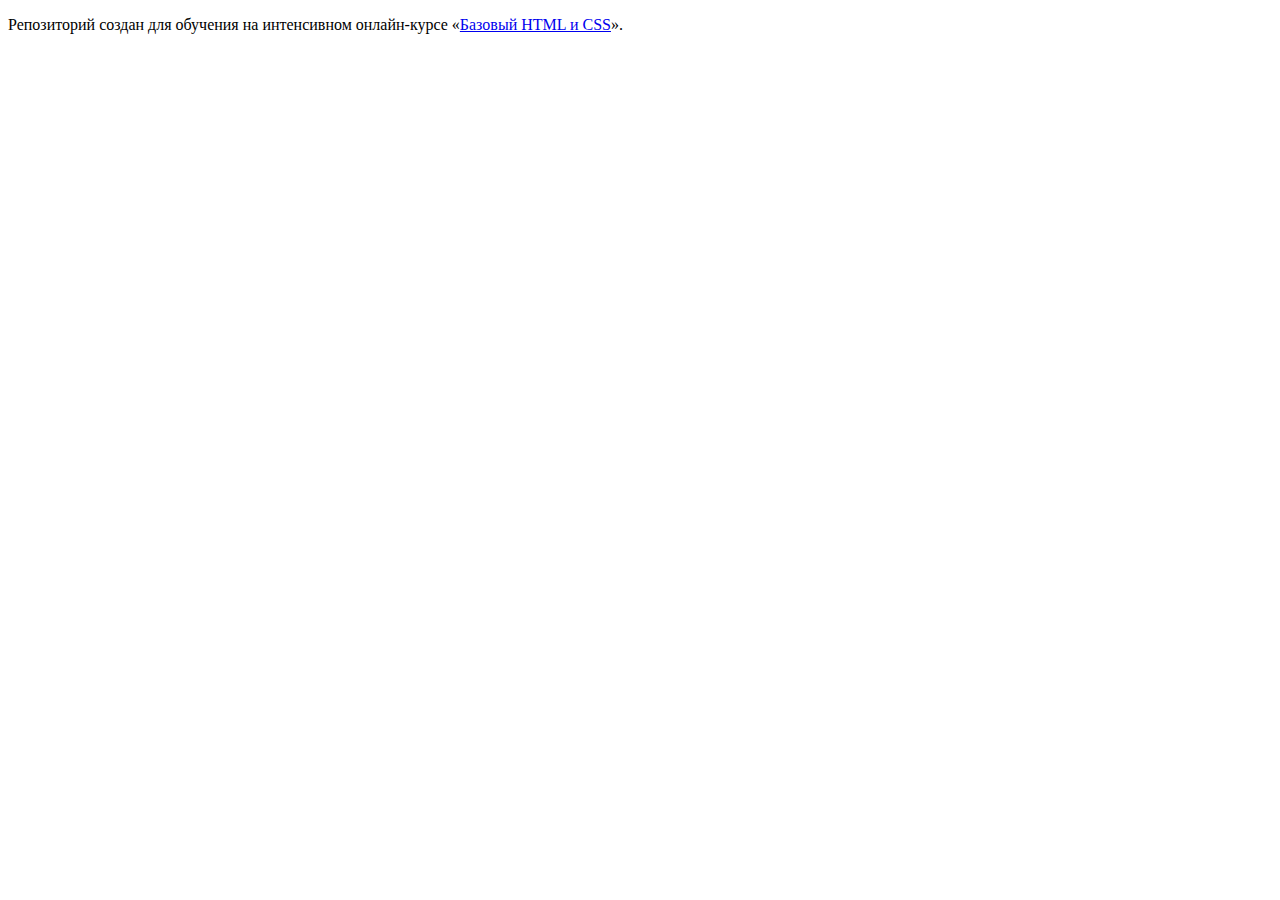
==== index.html @ f717a2c2 ":hatching_chick:" ====
<!DOCTYPE html>
<html lang="ru">
  <head>
    <meta charset="utf-8">
    <title>HTML Academy: Седона</title>
  </head>
  <body>

    <p>Репозиторий создан для обучения на интенсивном онлайн‑курсе «<a href="https://htmlacademy.ru/intensive/htmlcss">Базовый HTML и CSS</a>».</p>

  </body>
</html>
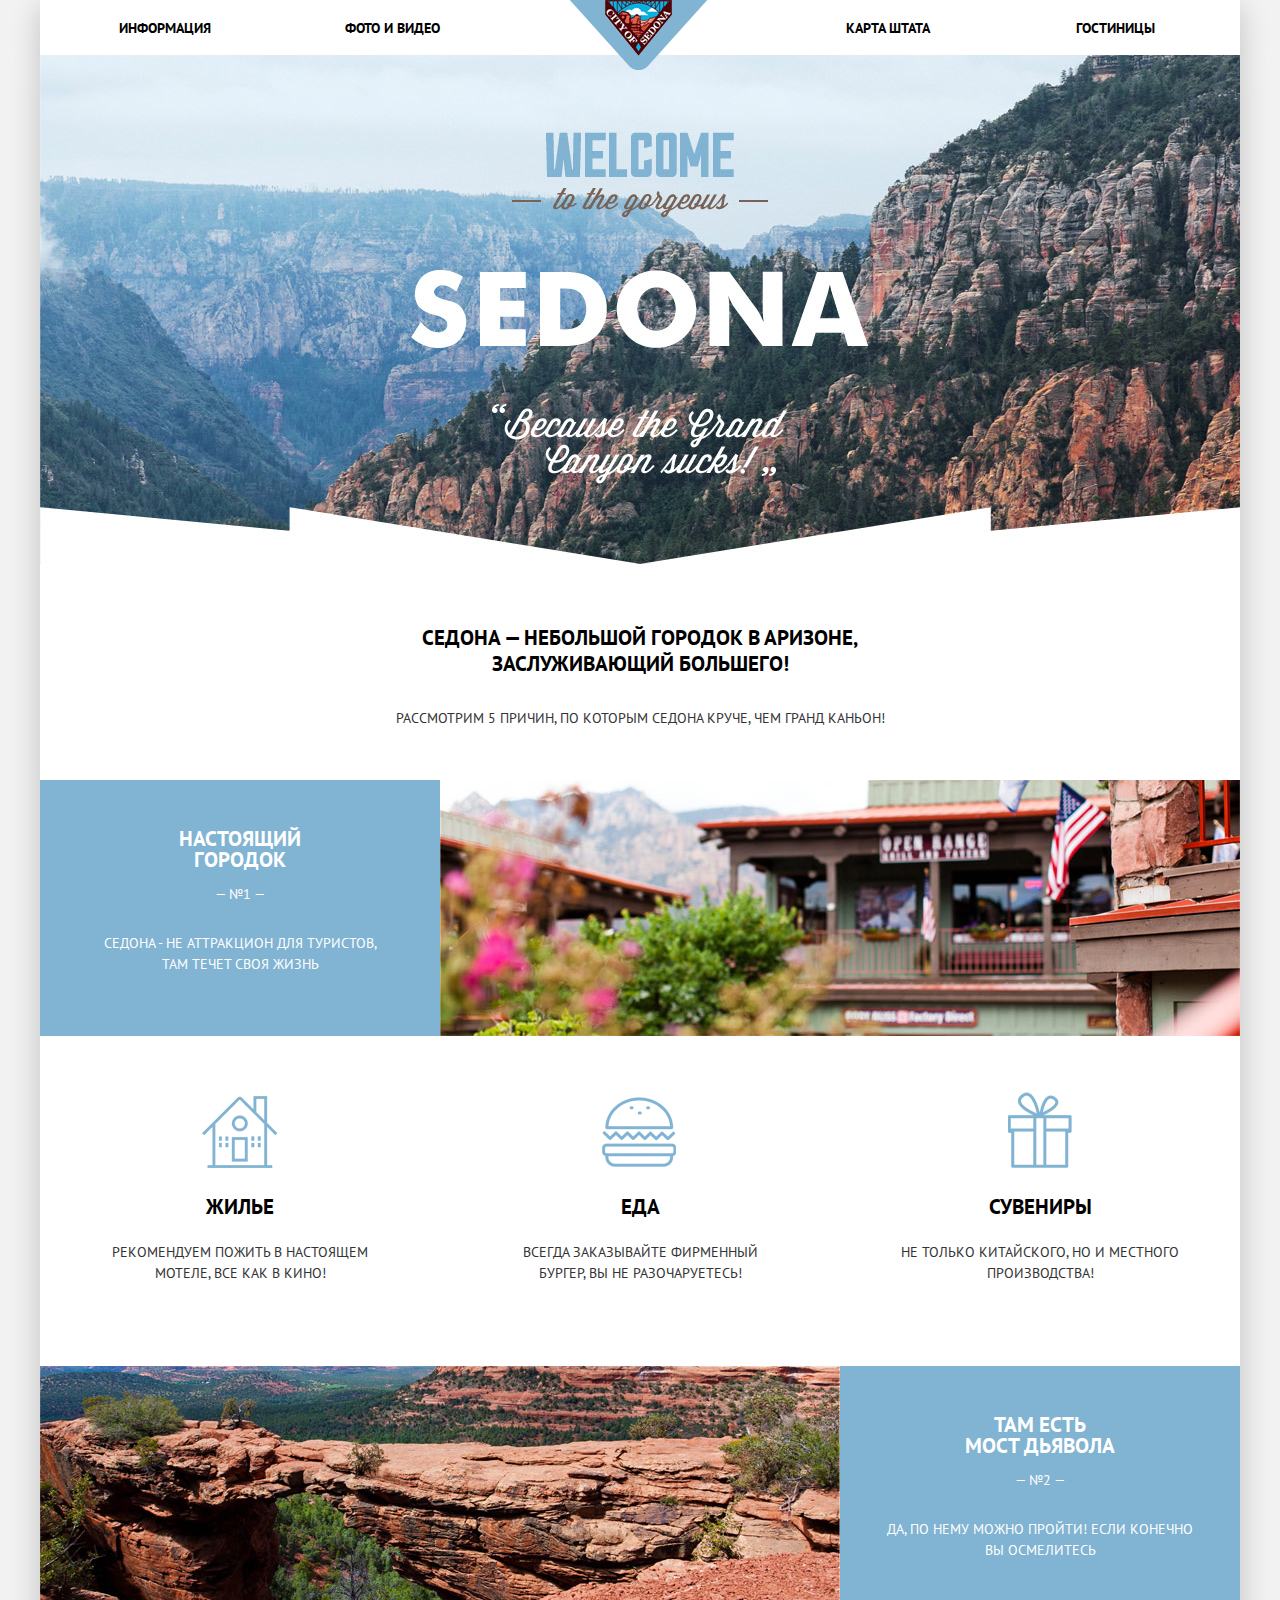
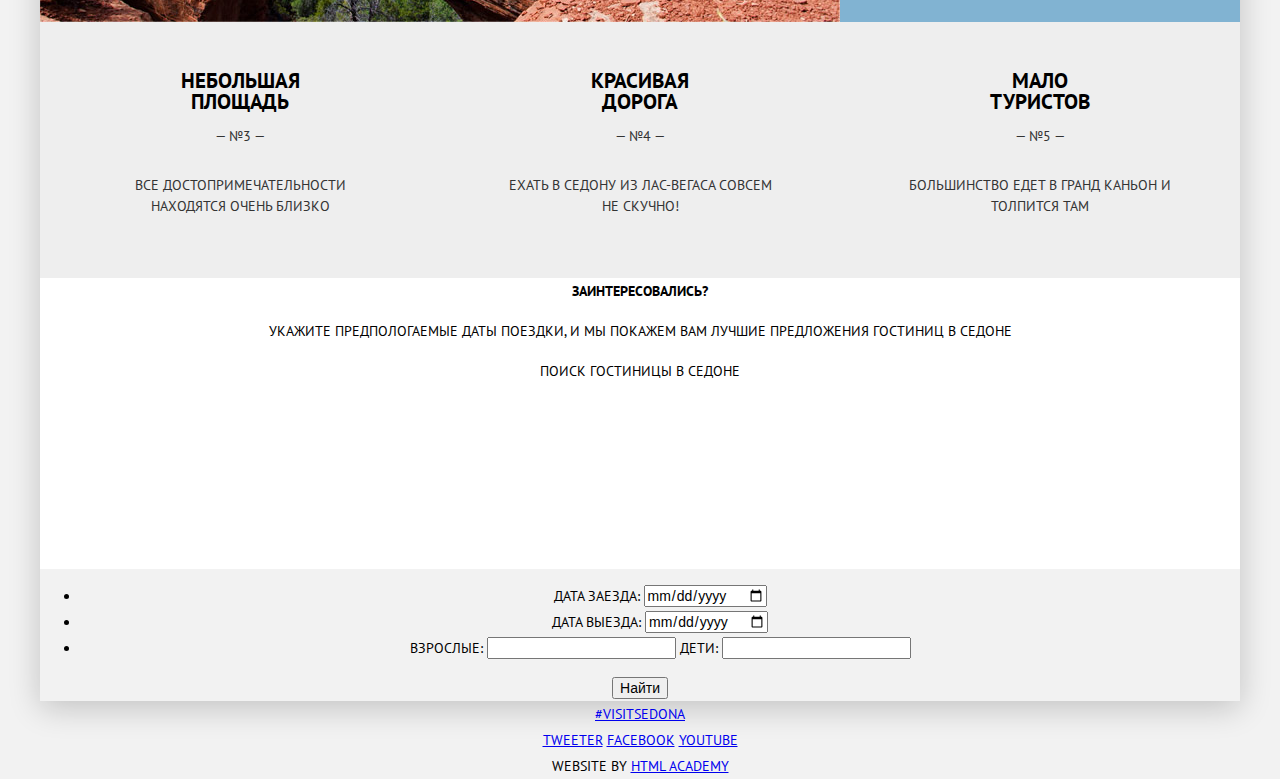
==== commit dab4a8be: "more job" ====
--- a/index.html
+++ b/index.html
@@ -1,12 +1,128 @@
 <!DOCTYPE html>
 <html lang="ru">
-  <head>
-    <meta charset="utf-8">
-    <title>HTML Academy: Седона</title>
-  </head>
-  <body>
 
-    <p>Репозиторий создан для обучения на интенсивном онлайн‑курсе «<a href="https://htmlacademy.ru/intensive/htmlcss">Базовый HTML и CSS</a>».</p>
+<head>
+  <meta charset="utf-8">
+  <title>HTML Academy: Седона</title>
+  <link href="css/normalize.css" rel="stylesheet" type="text/css">
+  <link href="https://fonts.googleapis.com/css?family=PT+Sans:400,700&amp;subset=cyrillic" rel="stylesheet">
+  <link href="css/style.css" rel="stylesheet" type="text/css">
+</head>
 
-  </body>
+<body>
+  <header class="container">
+    <nav class="navigation">
+      <div class="block-navigation ">Информация</div>
+      <div class="block-navigation">Фото и видео</div>
+      <div class="block-logo">
+        <a class="logo" href="#">
+          <img src="img/header-logo.png" alt="Логотип Sedona" width="138" height="70">
+        </a>
+      </div>
+      <div class="block-navigation">Карта штата</div>
+      <div class="block-navigation">Гостиницы</div>
+    </nav>
+  </header>
+
+  <main class="container">
+    <div class="preview-background"></div>
+    <div class="preview-resons">
+      <b class="title-preview">Седона &mdash; небольшой городок в аризоне,<br> заслуживающий большего!</b>
+      <p class="text-preview">Рассмотрим 5 причин, по которым седона круче, чем гранд каньон!</p>
+    </div>
+    <div class="block-resons rael-town">
+      <div class="block-text">
+        <b class="title-resons">Настоящий<br> городок</b>
+        <p>&mdash; №1 &mdash;</p>
+        <p>Седона - не аттракцион для туристов,
+          <br>там течет своя жизнь</p>
+      </div>
+      <div class="block-photo1"></div>
+    </div>
+    <div class="block-feature">
+      <div class="feature-item house">
+        <b class="feature-name ">Жилье</b>
+        <p class="feature-text">Рекомендуем пожить в настоящем мотеле, все как в кино!</p>
+      </div>
+      <div class="feature-item food">
+        <b class="feature-name ">Еда</b>
+        <p class="feature-text">Всегда заказывайте фирменный бургер, вы не разочаруетесь!</p>
+      </div>
+      <div class="feature-item gift">
+        <b class="feature-name">Сувениры</b>
+        <p class="feature-text">Не только китайского, но и местного производства!</p>
+      </div>
+    </div>
+    <div class="block-resons devils-bridge">
+      <div class="block-text">
+        <b class="title-resons">Там есть<br>мост дьявола</b>
+        <p>&mdash; №2 &mdash;</p>
+        <p>Да, по нему можно пройти! Если конечно
+          <br>вы осмелитесь</p>
+      </div>
+      <div class="block-photo2"></div>
+    </div>
+    <div class="block-resons">
+      <div class="block-text other-resons">
+        <b class="title-other-resons">Небольшая площадь</b>
+        <p class="text-other-resons">&mdash; №3 &mdash;</p>
+        <p class="text-other-resons">Все достопримечательности находятся очень близко</p>
+      </div>
+      <div class="block-text other-resons">
+        <b class="title-other-resons">Красивая дорога</b>
+        <p class="text-other-resons">&mdash; №4 &mdash;</p>
+        <p class="text-other-resons">Ехать в седону из лас-вегаса совсем не скучно!</p>
+      </div>
+      <div class="block-text other-resons">
+        <b class="title-other-resons">Мало туристов</b>
+        <p class="text-other-resons">&mdash; №5 &mdash;</p>
+        <p class="text-other-resons">Большинство едет в гранд каньон и толпится там</p>
+      </div>
+    </div>
+    <div class="block-offer">
+      <b class="title-offer">Заинтересовались?</b>
+      <p class="text-offer">Укажите предпологаемые даты поездки, и мы покажем вам лучшие предложения гостиниц в седоне</p>
+      <label>Поиск гостиницы в седоне</label>
+    </div>
+    <div>
+      <form>
+        <ul>
+          <li>
+            <label for="date-in">Дата заезда:</label>
+            <input id="date-in" type="date">
+          </li>
+          <li>
+            <label for="date-out">Дата выезда:</label>
+            <input id="date-out" type="date">
+          </li>
+          <li>
+            <label for="man">Взрослые:</label>
+            <input id="man" type="number">
+            <label for="child">Дети:</label>
+            <input id="child" type="number">
+          </li>
+        </ul>
+        <input type="submit" value="Найти">
+      </form>
+    </div>
+  </main>
+
+  <footer class="main-footer">
+    <div class="footer-hashtag">
+      <a class="visitsedona" href="#">#visitSEDONA</a>
+    </div>
+    <div class="footer-social-buttons">
+      <a class="social-icon icon-twitter" href="#">Tweeter</a>
+      <a class="social-icon icon-facebook" href="#">Facebook</a>
+      <a class="social-icon icon-youtube" href="#">Youtube</a>
+    </div>
+    <div class="footer-copyright">
+      <div class="copyright-by">website by
+        <a class="copyright-link" href="https://htmlacademy.ru/">html academy</a>
+      </div>
+    </div>
+  </footer>
+</body>
+
 </html>
+
--- a/css/style.css
+++ b/css/style.css
@@ -0,0 +1,255 @@
+body {
+  color: #000000;
+  font-size: 14px;
+  font-family: "PT Sans", sans-serif;
+  line-height: 26px;
+  text-align: center;
+  text-transform: uppercase;
+  
+  margin: 0;
+  padding: 0;
+  
+  background-color: #f2f2f2;
+  
+}
+
+.container {
+  display: flex;
+  flex-direction: column;
+  
+  box-shadow: 0 7px 30px 0 rgba(0, 0, 0, 0.2); 
+  
+  margin: 0 auto;
+  width: 1200px;
+}
+
+.navigation {
+  position: relative;
+  
+  display: flex;
+  justify-content: space-between;
+  flex-wrap: wrap;
+  
+  background-color: #ffffff;
+  
+  padding: 0 75px;
+  width: 1050px;
+}
+
+.navigation .block-logo {
+  width: 140px;
+}
+
+.block-logo .logo {
+  position: absolute;
+  top: 0;
+  left: 530px;
+}
+
+.navigation .block-navigation {
+  display: flex;
+  justify-content: center;
+  flex-direction: column;
+  
+  min-height: 55px;
+  min-width: 100px;
+  max-width: 150px;
+  
+  font-weight: bold;
+}
+
+.preview-background {
+  background-image: url(../img/background-intro.jpg);
+  background-position: 0 -55px;
+  background-repeat: no-repeat;
+  
+  min-height: 515px;
+  width: 1200px;
+}
+
+.preview-resons {
+  display: flex;
+  flex-direction: column;
+  
+  background-color: #ffffff;
+  
+  min-height: 210px;
+}
+
+.preview-resons .title-preview {
+  font-family: "PT Sans", sans-serif;
+  font-size: 21px;
+  margin-top: 55px;
+  
+}
+
+.preview-resons .text-preview {
+  color: #333333;
+  margin-top: 28px;
+}
+
+.block-resons {
+  display: flex;
+  min-height: 256px;
+  width: 1200px;
+}
+
+.block-resons  .block-text {
+  display: flex;
+  justify-content: center;
+  flex-direction: column;
+  align-items: center;
+  
+  color: #ffffff;
+  line-height: 21px;
+
+  background-color: #81b3d2;
+  
+  min-height: 255px;
+  width: 400px;
+}
+
+.block-text .title-resons {
+  font-size: 21px;
+}
+
+.block-resons .block-photo1 {
+  background-image: url(../img/real-town.jpg);
+  min-height: 255px;
+  width: 800px;
+}
+
+.block-feature {
+  display: flex;
+  min-height: 330px;
+  width: 1200px;
+}
+
+.block-feature .feature-item {
+  line-height: 21px;
+  
+  align-items: center;
+  display: flex;
+  flex-direction: column;
+  
+  position: relative;
+  
+  background-color: #ffffff;
+  
+  width: 400px;
+}
+
+.block-feature .house::before {
+  content: "";
+  display: block;
+  
+  position: absolute;
+  left: 162px;
+  top: 60px;
+  
+  height: 80px;
+  width: 80px;
+  background-image: url(../img/feature-icon1.png);
+  background-repeat: no-repeat;
+}
+
+.block-feature .food::before {
+  content: "";
+  display: block;
+  
+  position: absolute;
+  left: 162px;
+  top: 61px;
+  
+  height: 80px;
+  width: 80px;
+  background-image: url(../img/feature-icon2.png);
+  background-repeat: no-repeat;
+}
+
+.block-feature .gift::before {
+  content: "";
+  display: block;
+  
+  position: absolute;
+  left: 168px;
+  top: 56px;
+  
+  height: 80px;
+  width: 80px;
+  background-image: url(../img/feature-icon3.png);
+  background-repeat: no-repeat;
+}
+
+.feature-item .feature-name {
+  font-size: 21px;
+  margin-top: 160px;
+}
+
+.feature-item .feature-text  {
+  color: #333333;
+  margin-top: 25px;
+  max-width: 285px;
+}
+
+.devils-bridge {
+  flex-direction: row-reverse;
+}
+
+.block-resons .block-photo2 {
+  background-image: url(../img/devils-bridge.jpg);
+  min-height: 255px;
+  width: 800px;
+}
+
+.block-resons .other-resons {
+  background-color: #eeeeee;
+}
+
+.other-resons .title-other-resons {
+  color: #000000;
+  font-size: 21px;
+  max-width: 150px;
+}
+
+.other-resons .text-other-resons {
+  color: #333333; 
+  max-width: 270px;
+}
+
+.block-offer {
+  background-color: #ffffff;
+  
+  height: 291px;
+}
+
+
+
+
+
+
+
+
+
+
+
+
+
+
+
+
+
+
+
+
+
+
+
+
+
+
+
+
+
+
+
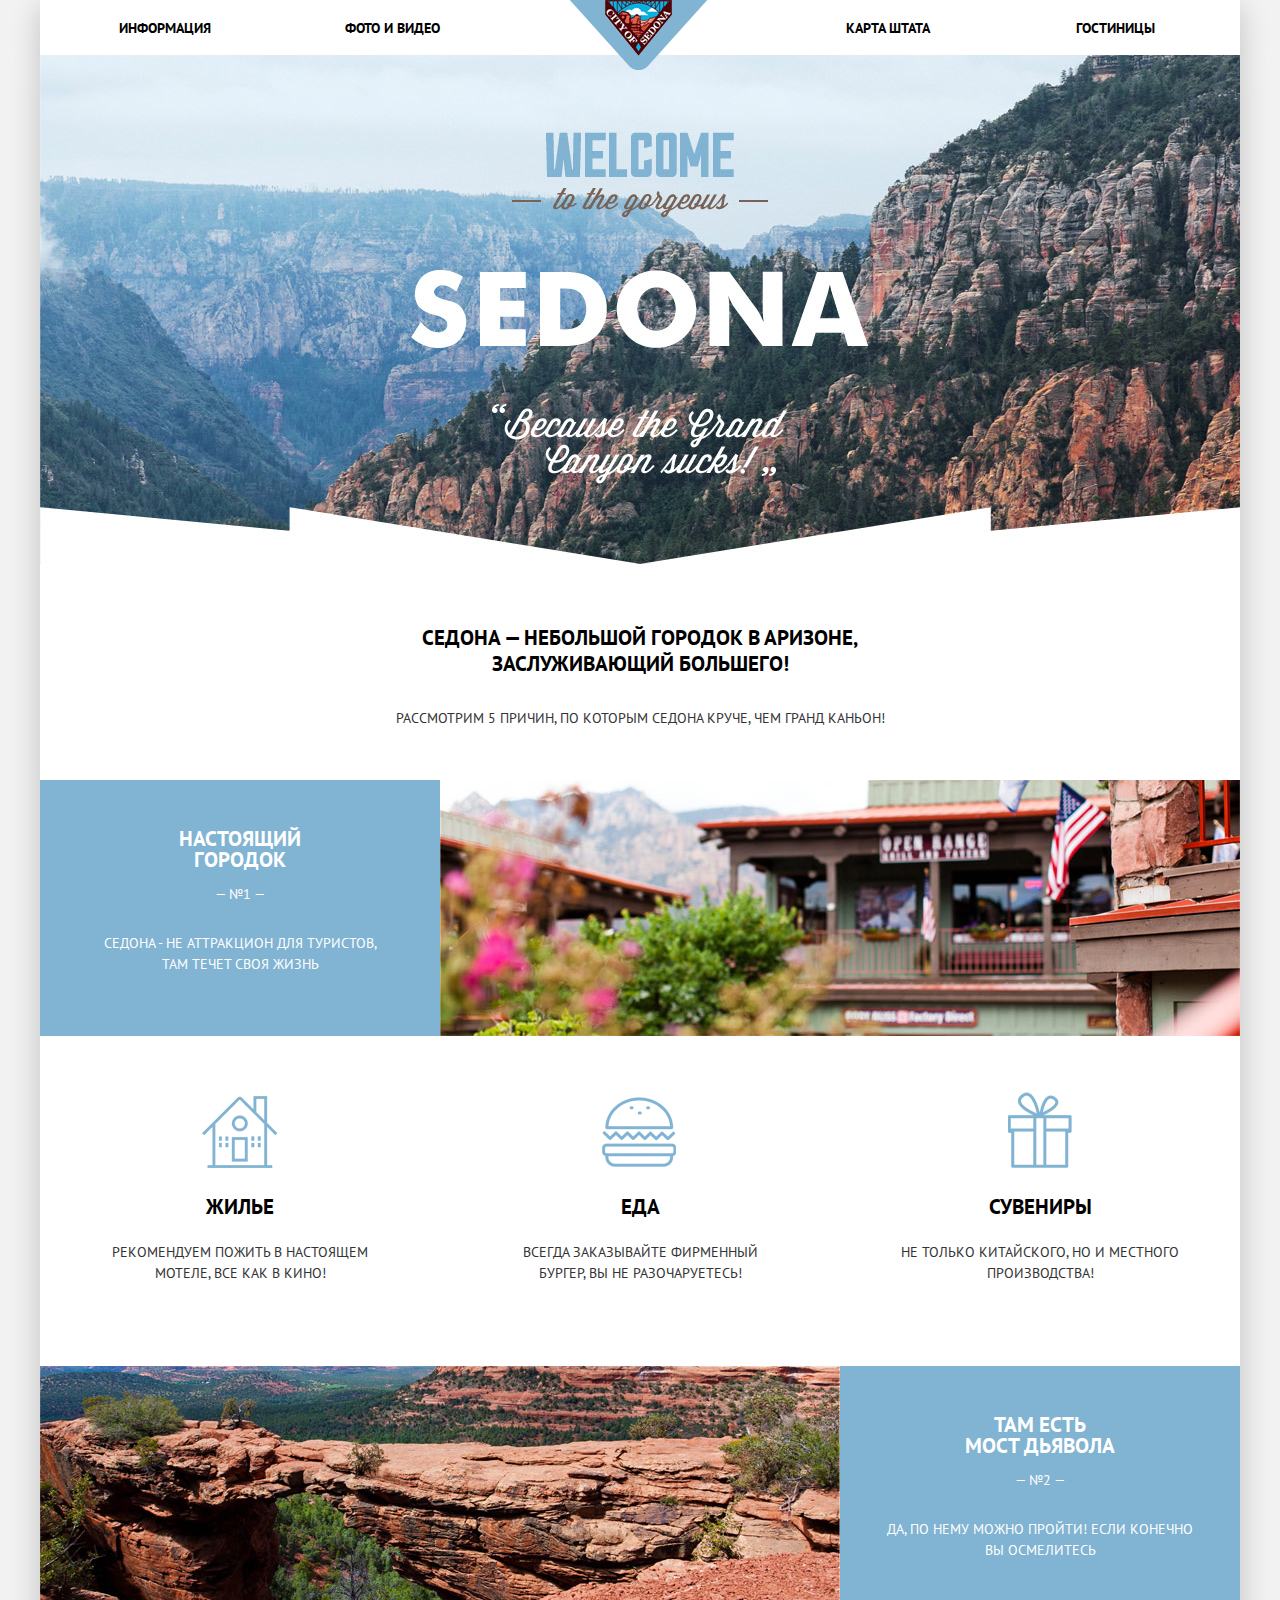
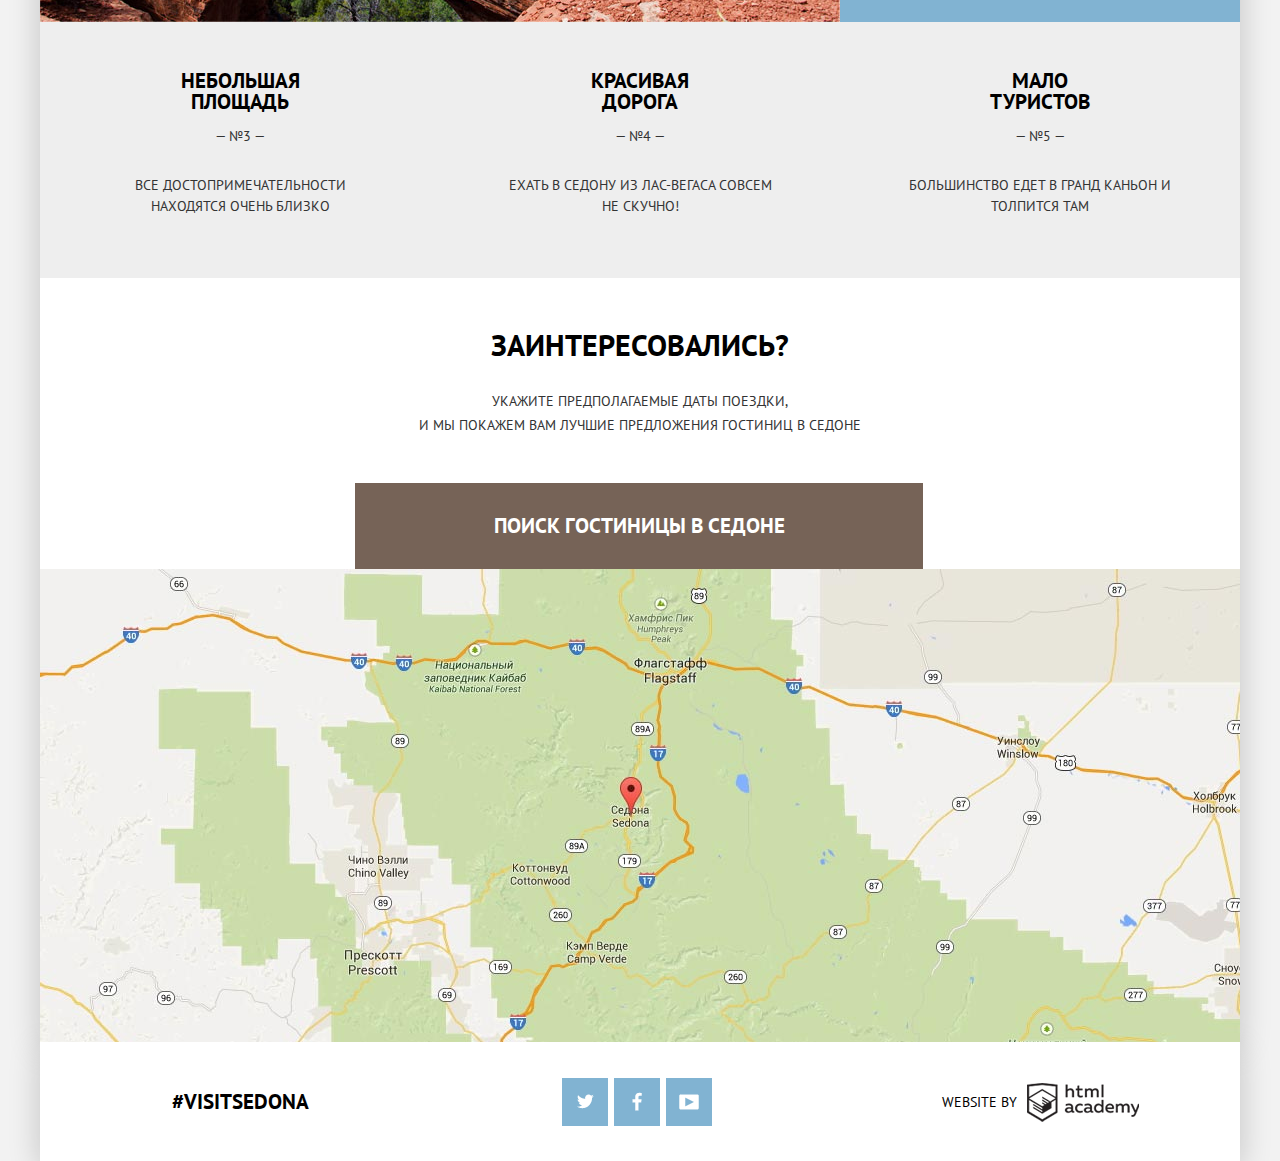
==== commit 7097b574: "Сoom soon" ====
--- a/index.html
+++ b/index.html
@@ -81,11 +81,15 @@
     </div>
     <div class="block-offer">
       <b class="title-offer">Заинтересовались?</b>
-      <p class="text-offer">Укажите предпологаемые даты поездки, и мы покажем вам лучшие предложения гостиниц в седоне</p>
-      <label>Поиск гостиницы в седоне</label>
+      <p class="text-offer">Укажите предполагаемые даты поездки,
+        <br>и мы покажем вам лучшие предложения гостиниц в седоне</p>
+      <label class="search-btn">Поиск гостиницы в седоне</label>
     </div>
-    <div>
-      <form>
+    <div class="offer-hotel">
+      <div class="map">
+        <img src="img/map.jpg" alt="Карта Седона" width="1200" height="593">
+      </div>
+      <form class=pop-up>
         <ul>
           <li>
             <label for="date-in">Дата заезда:</label>
@@ -107,19 +111,17 @@
     </div>
   </main>
 
-  <footer class="main-footer">
-    <div class="footer-hashtag">
-      <a class="visitsedona" href="#">#visitSEDONA</a>
+  <footer class="container main-footer">
+    <div class="hashtag-footer">
+      <a href="#">#visitSEDONA</a>
     </div>
     <div class="footer-social-buttons">
-      <a class="social-icon icon-twitter" href="#">Tweeter</a>
-      <a class="social-icon icon-facebook" href="#">Facebook</a>
-      <a class="social-icon icon-youtube" href="#">Youtube</a>
+      <a class="social-icon icon-twitter" href="#"></a>
+      <a class="social-icon icon-facebook" href="#"></a>
+      <a class="social-icon icon-youtube" href="#"></a>
     </div>
-    <div class="footer-copyright">
-      <div class="copyright-by">website by
-        <a class="copyright-link" href="https://htmlacademy.ru/">html academy</a>
-      </div>
+    <div class="block-footer">website by
+      <a class="icon-html-academy" href="https://htmlacademy.ru/"></a>
     </div>
   </footer>
 </body>
--- a/css/style.css
+++ b/css/style.css
@@ -218,38 +218,147 @@
 }
 
 .block-offer {
+  position: relative;
+  
+  display: flex;
+  flex-direction: column;
+  
+  
   background-color: #ffffff;
   
   height: 291px;
 }
 
-
-
-
-
-
-
-
-
-
-
-
-
-
-
-
-
-
-
-
-
-
-
-
-
-
-
-
-
-
-
+.block-offer .title-offer { 
+  line-height: 24px;
+  font-size: 30px;
+  
+  margin-top: 55px
+}
+
+.block-offer .text-offer {
+  color: #333333;
+  line-height: 24px;
+  margin-top: 32px;
+}
+
+.block-offer .search-btn {
+  position: absolute;
+  bottom: 0;
+  left: 315px;
+  
+  background-color: #766357;
+  
+  color: #ffffff;
+  font-size: 21px;
+  font-weight: bold;
+  
+  align-items: center;
+  display: flex;
+  justify-content: center;
+  
+  
+  min-height: 86px;
+  width: 568px;
+}
+
+.offer-hotel {
+  height: 473px;
+  overflow: hidden;
+}
+
+.offer-hotel .pop-up {
+  display: none;
+}
+
+.main-footer {
+  display: flex;
+  flex-direction: row;
+  justify-content: space-between;
+  
+  background-color: #ffffff;
+  min-height: 119px;
+}
+
+.main-footer .hashtag-footer {
+  display: flex;
+  justify-content: center;
+  align-items: center;
+  width: 400px;
+}
+
+.hashtag-footer a {
+  color: #000000;
+  font-size: 21px;
+  font-weight: bold;
+  text-decoration: none;
+}
+
+.main-footer .footer-social-buttons {
+  display: flex;
+  justify-content: center;
+  align-items: center;
+  width: 400px;
+}
+
+.footer-social-buttons .social-icon {
+  background-color: #81b3d2;
+  background-repeat: no-repeat;
+  background-position: center; 
+  
+  margin-right: 6px;
+  height: 48px;
+  width: 46px;
+}
+
+.footer-social-buttons .icon-twitter {
+  background-image: url("../img/icon-tw.png");  
+}
+
+.footer-social-buttons .icon-facebook {
+  background-image: url("../img/icon-fb.png");
+}
+
+.footer-social-buttons .icon-youtube {
+  background-image: url("../img/icon-yt.png");
+}
+
+.main-footer .block-footer {
+  display: flex;
+  justify-content: center;
+  align-items: center;
+
+  
+  width: 400px;
+}
+
+
+
+.block-footer .icon-html-academy::after {
+  background-image: url("../img/sprite-htm-academy.png");
+  content: "";
+  
+  display: inline-block;
+
+  margin-top: 10px;
+  margin-left: 10px;
+  height: 40px;
+  width: 112px;
+}
+
+
+
+
+
+
+
+
+
+
+
+
+
+
+
+
+
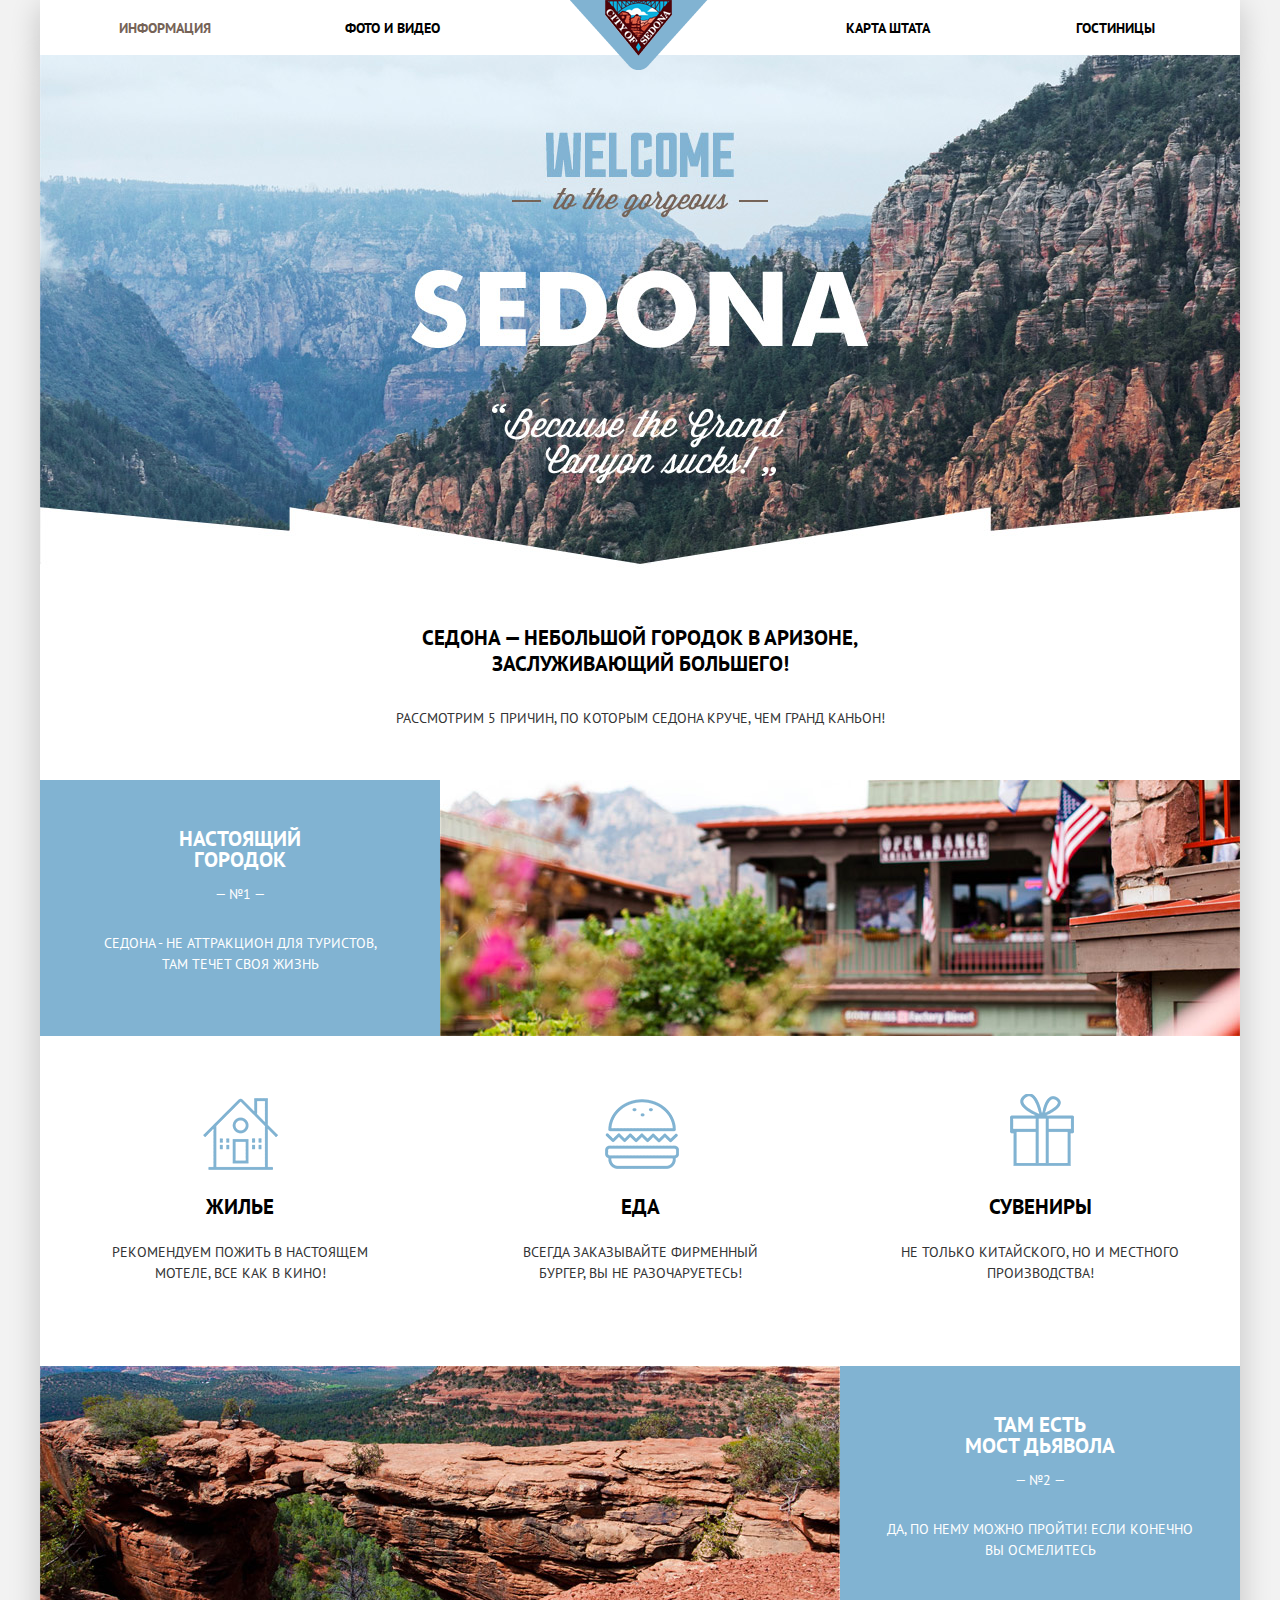
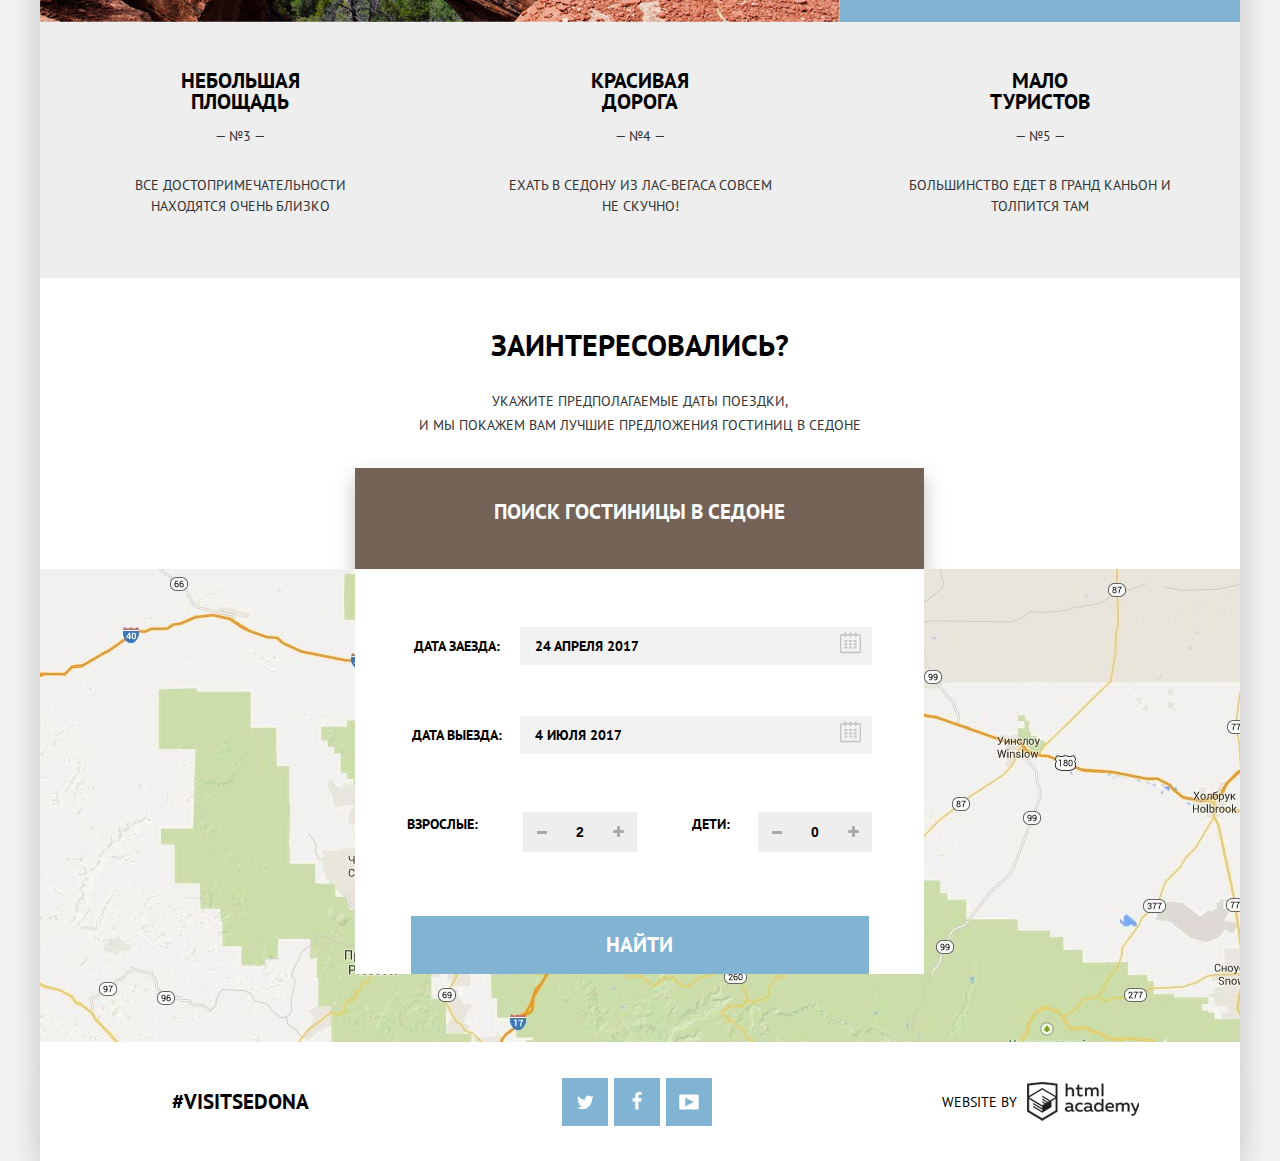
==== commit f15e2c59: "finish him" ====
--- a/index.html
+++ b/index.html
@@ -12,7 +12,7 @@
 <body>
   <header class="container">
     <nav class="navigation">
-      <div class="block-navigation ">Информация</div>
+      <div class="block-navigation block-information">Информация</div>
       <div class="block-navigation">Фото и видео</div>
       <div class="block-logo">
         <a class="logo" href="#">
@@ -89,24 +89,34 @@
       <div class="map">
         <img src="img/map.jpg" alt="Карта Седона" width="1200" height="593">
       </div>
-      <form class=pop-up>
-        <ul>
-          <li>
-            <label for="date-in">Дата заезда:</label>
-            <input id="date-in" type="date">
+      <form class=pop-up action="https://echo.htmlacademy.ru" method="get">
+        <ul class="feedback">
+          <li class="date-group">
+            <label class="text-date" for="date-begin">Дата заезда:</label>
+            <input type="text" id="date-begin" name="date-begin" value="24 апреля 2017">
+            <div class="date-icon"></div>
           </li>
-          <li>
-            <label for="date-out">Дата выезда:</label>
-            <input id="date-out" type="date">
+          <li class="date-group">
+            <label class="text-date" for="date-end">Дата выезда:</label>
+            <input type="text" id="date-end" name="date-end" value="4 июля 2017">
+            <div class="date-icon"></div>
           </li>
-          <li>
-            <label for="man">Взрослые:</label>
-            <input id="man" type="number">
-            <label for="child">Дети:</label>
-            <input id="child" type="number">
+          <li class=adults-group>
+            <div class="adults group">
+              <label for="amount-adults">Взрослые:</label>
+              <button class="btn number-deduct" type="button"></button>
+              <input class="btn" type="text" id="amount" name="amount-adults" value="2">
+              <button class="btn number-add" type="button"></button>
+            </div>
+            <div class="kids group">
+              <label for="amount-kids">Дети:</label>
+              <button class="btn number-deduct" type="button"></button>
+              <input class="btn" type="text" id="amount-kids" name="amount-kids" value="0">
+              <button class="btn number-add" type="button"></button>
+            </div>
           </li>
         </ul>
-        <input type="submit" value="Найти">
+        <input class="btn-find" type="submit" value="Найти">
       </form>
     </div>
   </main>
--- a/css/style.css
+++ b/css/style.css
@@ -1,364 +1,836 @@
 body {
   color: #000000;
   font-size: 14px;
-  font-family: "PT Sans", sans-serif;
+  font-family: "PT Sans", "Arial", sans-serif;
   line-height: 26px;
   text-align: center;
   text-transform: uppercase;
-  
   margin: 0;
   padding: 0;
-  
   background-color: #f2f2f2;
-  
-}
-
+}
 .container {
   display: flex;
   flex-direction: column;
-  
-  box-shadow: 0 7px 30px 0 rgba(0, 0, 0, 0.2); 
-  
+  box-shadow: 0 7px 30px 0 rgba(0, 0, 0, 0.2);
   margin: 0 auto;
   width: 1200px;
 }
-
 .navigation {
   position: relative;
-  
   display: flex;
   justify-content: space-between;
   flex-wrap: wrap;
-  
   background-color: #ffffff;
-  
   padding: 0 75px;
   width: 1050px;
 }
-
 .navigation .block-logo {
   width: 140px;
 }
-
 .block-logo .logo {
   position: absolute;
   top: 0;
   left: 530px;
 }
-
+.navigation .block-information {
+  color: #766357;
+}
 .navigation .block-navigation {
   display: flex;
   justify-content: center;
   flex-direction: column;
-  
+  cursor: pointer;
   min-height: 55px;
   min-width: 100px;
   max-width: 150px;
-  
-  font-weight: bold;
-}
-
+  font-weight: bold;
+}
+.navigation .block-navigation:hover {
+  color: #81b3d2;
+}
+.navigation .block-information:hover {
+  color: #766357;
+  opacity: 0.7;
+}
+.navigation .block-navigation:active {
+  color: #000000;
+  opacity: 0.3;
+}
 .preview-background {
   background-image: url(../img/background-intro.jpg);
   background-position: 0 -55px;
   background-repeat: no-repeat;
-  
   min-height: 515px;
   width: 1200px;
 }
-
 .preview-resons {
   display: flex;
   flex-direction: column;
-  
   background-color: #ffffff;
-  
   min-height: 210px;
 }
-
 .preview-resons .title-preview {
   font-family: "PT Sans", sans-serif;
   font-size: 21px;
   margin-top: 55px;
-  
-}
-
+}
 .preview-resons .text-preview {
   color: #333333;
   margin-top: 28px;
 }
-
 .block-resons {
   display: flex;
   min-height: 256px;
   width: 1200px;
 }
-
-.block-resons  .block-text {
+.block-resons .block-text {
   display: flex;
   justify-content: center;
   flex-direction: column;
   align-items: center;
-  
   color: #ffffff;
   line-height: 21px;
-
   background-color: #81b3d2;
-  
   min-height: 255px;
   width: 400px;
 }
-
 .block-text .title-resons {
   font-size: 21px;
 }
-
 .block-resons .block-photo1 {
   background-image: url(../img/real-town.jpg);
   min-height: 255px;
   width: 800px;
 }
-
 .block-feature {
   display: flex;
   min-height: 330px;
   width: 1200px;
 }
-
 .block-feature .feature-item {
   line-height: 21px;
-  
   align-items: center;
   display: flex;
   flex-direction: column;
-  
-  position: relative;
-  
+  position: relative;
   background-color: #ffffff;
-  
   width: 400px;
 }
-
 .block-feature .house::before {
   content: "";
   display: block;
-  
   position: absolute;
   left: 162px;
   top: 60px;
-  
   height: 80px;
   width: 80px;
-  background-image: url(../img/feature-icon1.png);
-  background-repeat: no-repeat;
-}
-
+  background-image: url(../img/sprite-sedona.png);
+  background-repeat: no-repeat;
+  background-position: -512px -8px;
+}
 .block-feature .food::before {
   content: "";
   display: block;
-  
   position: absolute;
   left: 162px;
   top: 61px;
-  
   height: 80px;
   width: 80px;
-  background-image: url(../img/feature-icon2.png);
-  background-repeat: no-repeat;
-}
-
+  background-image: url(../img/sprite-sedona.png);
+  background-repeat: no-repeat;
+  background-position: -129px -8px;
+}
 .block-feature .gift::before {
   content: "";
   display: block;
-  
   position: absolute;
   left: 168px;
   top: 56px;
-  
   height: 80px;
   width: 80px;
-  background-image: url(../img/feature-icon3.png);
-  background-repeat: no-repeat;
-}
-
+  background-image: url(../img/sprite-sedona.png);
+  background-repeat: no-repeat;
+  background-position: -612px -8px;
+}
 .feature-item .feature-name {
   font-size: 21px;
   margin-top: 160px;
 }
-
-.feature-item .feature-text  {
+.feature-item .feature-text {
   color: #333333;
   margin-top: 25px;
   max-width: 285px;
 }
-
 .devils-bridge {
   flex-direction: row-reverse;
 }
-
 .block-resons .block-photo2 {
   background-image: url(../img/devils-bridge.jpg);
   min-height: 255px;
   width: 800px;
 }
-
 .block-resons .other-resons {
   background-color: #eeeeee;
 }
-
 .other-resons .title-other-resons {
   color: #000000;
   font-size: 21px;
   max-width: 150px;
 }
-
 .other-resons .text-other-resons {
-  color: #333333; 
+  color: #333333;
   max-width: 270px;
 }
-
 .block-offer {
   position: relative;
-  
   display: flex;
   flex-direction: column;
-  
-  
   background-color: #ffffff;
-  
   height: 291px;
 }
-
-.block-offer .title-offer { 
+.block-offer .title-offer {
   line-height: 24px;
   font-size: 30px;
-  
   margin-top: 55px
 }
-
 .block-offer .text-offer {
   color: #333333;
   line-height: 24px;
   margin-top: 32px;
 }
-
 .block-offer .search-btn {
   position: absolute;
   bottom: 0;
   left: 315px;
-  
   background-color: #766357;
-  
+  box-shadow: 0 10px 20px 0 rgba(0, 0, 0, 0.25);
   color: #ffffff;
   font-size: 21px;
   font-weight: bold;
-  
   align-items: center;
   display: flex;
   justify-content: center;
-  
-  
+  cursor: pointer;
   min-height: 86px;
-  width: 568px;
-}
-
+  width: 569px;
+}
+.block-offer .search-btn:hover {
+  background-color: #564337;
+}
+.block-offer .search-btn:active {
+  color: #a1a1a1;
+  opacity: 0.9;
+}
 .offer-hotel {
   height: 473px;
   overflow: hidden;
-}
-
+  position: relative;
+}
 .offer-hotel .pop-up {
-  display: none;
-}
-
+  display: block;
+  position: absolute;
+  top: 0;
+  left: 315px;
+  background-color: #ffffff;
+  font-weight: bold;
+  min-height: 395px;
+  width: 569px;
+}
+.pop-up .feedback {
+  list-style: none;
+  display: flex;
+  flex-direction: column;
+  align-items: center;
+  margin-top: 55px;
+  padding: 0;
+  min-height: 210px;
+}
+.feedback .date-group {
+  display: flex;
+  justify-content: space-between;
+  align-items: baseline;
+  position: relative;
+  margin-bottom: 29px;
+  width: 465px;
+}
+.date-group .date-icon {
+  content: "";
+  position: absolute;
+  display: block;
+  height: 40px;
+  width: 40px;
+  background-image: url(../img/sprite-sedona.png);
+  background-repeat: no-repeat;
+  background-position: -259px -2px;
+  right: 0;
+  top: 0;
+}
+.date-group .date-icon:hover {
+  background-image: url(../img/sprite-sedona.png);
+  background-repeat: no-repeat;
+  background-position: -340px -2px;
+}
+.date-group .date-icon:active {
+  background-image: url(../img/sprite-sedona.png);
+  background-repeat: no-repeat;
+  background-position: -299px -2px;
+}
+.date-group .text-date {
+  width: 100px;
+}
+.date-group input[type="text"] {
+  background-color: #f2f2f2;
+  outline: none;
+  font-family: "PT Sans", "Arial", sans-serif;
+  font-weight: bold;
+  text-transform: uppercase;
+  border: none;
+  padding-left: 15px;
+  height: 36px;
+  width: 335px;
+}
+.date-group input[type="text"]:hover {
+  background-color: #ebebeb;
+}
+.date-group input[type="text"]:focus {
+  background-color: #ffffff;
+  border: 2px solid #eeeeee;
+}
+.feedback .adults-group {
+  display: flex;
+  justify-content: space-between;
+  width: 465px;
+}
+.adults-group .group {
+  display: flex;
+  align-items: center;
+  margin-bottom: 40px;
+}
+.adults-group .adults {
+  width: 230px;
+}
+.adults-group .kids {
+  width: 180px;
+}
+.group .btn {
+  background-color: #eeeeee;
+  outline: none;
+  text-align: center;
+  font-weight: bold;
+  border: none;
+  height: 40px;
+  padding: 0;
+  width: 38px;
+}
+.group .number-deduct {
+  margin-left: auto;
+  background-image: url(../img/sprite-sedona.png);
+  background-repeat: no-repeat;
+  background-position: -382px 0;
+  cursor: pointer;
+}
+.group .number-deduct:hover {
+  background-image: url(../img/sprite-sedona.png);
+  background-repeat: no-repeat;
+  background-position: -217px 0px;
+}
+.group .number-deduct:active {
+  background-image: url(../img/sprite-sedona.png);
+  background-repeat: no-repeat;
+  background-position: -217px -33px;
+}
+.group .number-add {
+  background-image: url(../img/sprite-sedona.png);
+  background-repeat: no-repeat;
+  background-position: -422px -2px;
+  cursor: pointer;
+}
+.group .number-add:hover {
+  background-image: url(../img/sprite-sedona.png);
+  background-repeat: no-repeat;
+  background-position: -464px -1px;
+}
+.group .number-add:active {
+  background-image: url(../img/sprite-sedona.png);
+  background-repeat: no-repeat;
+  background-position: -464px -29px;
+}
+.btn-find {
+  background-color: #81b3d2;
+  cursor: pointer;
+  color: #ffffff;
+  text-transform: uppercase;
+  font-size: 21px;
+  font-family: "PT Sans", "Arial", sans-serif;
+  font-weight: bold;
+  border: none;
+  height: 58px;
+  width: 458px
+}
+.btn-find:hover {
+  background-color: #669ec0;
+}
+.btn-find:active {
+  background-color: #14465D;
+  opacity: 0.7;
+}
 .main-footer {
   display: flex;
   flex-direction: row;
   justify-content: space-between;
-  
   background-color: #ffffff;
   min-height: 119px;
 }
-
 .main-footer .hashtag-footer {
   display: flex;
   justify-content: center;
   align-items: center;
   width: 400px;
 }
-
 .hashtag-footer a {
   color: #000000;
   font-size: 21px;
   font-weight: bold;
   text-decoration: none;
 }
-
 .main-footer .footer-social-buttons {
   display: flex;
   justify-content: center;
   align-items: center;
   width: 400px;
 }
-
 .footer-social-buttons .social-icon {
   background-color: #81b3d2;
   background-repeat: no-repeat;
-  background-position: center; 
-  
+  background-position: center;
   margin-right: 6px;
   height: 48px;
   width: 46px;
 }
-
 .footer-social-buttons .icon-twitter {
-  background-image: url("../img/icon-tw.png");  
-}
-
+  background-image: url("../img/sprite-sedona.png");
+  background-position: -688px 7px;
+}
 .footer-social-buttons .icon-facebook {
-  background-image: url("../img/icon-fb.png");
-}
-
+  background-image: url("../img/sprite-sedona.png");
+  background-position: -84px 3px;
+}
 .footer-social-buttons .icon-youtube {
-  background-image: url("../img/icon-yt.png");
-}
-
+  background-image: url("../img/sprite-sedona.png");
+  background-position: -727px 6px;
+}
+.footer-social-buttons .social-icon:hover {
+  background-color: #669ec0;
+}
+.footer-social-buttons .social-icon:active {
+  background-color: #14465D;
+  opacity: 0.7;
+}
 .main-footer .block-footer {
   display: flex;
   justify-content: center;
   align-items: center;
-
-  
   width: 400px;
 }
-
-
-
-.block-footer .icon-html-academy::after {
+.block-footer .icon-html-academy {
   background-image: url("../img/sprite-htm-academy.png");
-  content: "";
-  
+  background-repeat: no-repeat;
+  background-position: 0 0;
+  content: "";
   display: inline-block;
-
-  margin-top: 10px;
   margin-left: 10px;
   height: 40px;
   width: 112px;
 }
-
-
-
-
-
-
-
-
-
-
-
-
-
-
-
-
-
+.block-footer .icon-html-academy:hover {
+  background-image: url("../img/sprite-htm-academy.png");
+  background-repeat: no-repeat;
+  background-position: 0 -48px;
+  ;
+}
+.block-footer .icon-html-academy:active {
+  background-position: 0 -95px;
+}
+/*                    Страница hotels         */
+
+
+
+.search-options {
+  width: 1056px;
+  background-image: url("../img/filtr-background.jpg");
+  background-repeat: no-repeat;
+  background-position: 0 -75px;
+  padding: 31px 72px;
+  font-size: 0;
+  line-height: 0;
+  color: #ffffff;
+  display: flex;
+}
+.checkmenu {
+  display: flex;
+  width: 1056px;
+}
+input[type="checkbox"] {
+  display: none;
+}
+input[type="checkbox"] + label {
+  display: block;
+  margin: 10px 0;
+  line-height: 20px;
+  padding-left: 45px;
+  position: relative;
+  cursor: pointer;
+}
+input[type="checkbox"] + label::before {
+  content: "";
+  width: 18px;
+  height: 18px;
+  border: 2px solid #ffffff;
+  border-radius: 7px;
+  background-repeat: no-repeat;
+  position: absolute;
+  top: 0;
+  left: 0;
+}
+input[type="checkbox"]:checked + label::after {
+  content: "";
+  position: absolute;
+  top: 0px;
+  left: 0px;
+  background-image: url("../img/sprite-sedona.png");
+  background-repeat: no-repeat;
+  background-position: -10px -10px;
+  width: 26px;
+  height: 22px;
+  
+}
+.form-checkbox-facilities,
+.form-checkbox {
+  border: none;
+  margin-right: 95px;
+}
+legend {
+  font-size: 16px;
+  line-height: 21px;
+  font-weight: bold;
+}
+label {
+  font-size: 14px;
+  line-height: 45px;
+  padding-bottom: 15px;
+}
+
+.filter-range {
+  width: 460px;
+  margin: auto;
+  color: #ffffff;
+  text-transform: uppercase;
+}
+.filter-range-title {
+  margin-bottom: 9px;
+  font-weight: 600;
+  font-size: 16px;
+  line-height: 21px;
+}
+.price-controls {
+  position: relative;
+  height: 36px;
+  margin-bottom: 20px;
+  font-size: 0;
+  border: 2px solid #ffffff;
+  border-radius: 2px;
+}
+.price-controls::after {
+  content: "";
+  position: absolute;
+  top: 50%;
+  left: 50%;
+  width: 2px;
+  height: 22px;
+  background: #ffffff;
+  transform: translate(-50%, -50%);
+}
+.price-controls label {
+  display: inline-block;
+  font-size: 14px;
+  line-height: 38px;
+  vertical-align: top;
+  cursor: pointer;
+}
+.price-controls .min-price,
+.price-controls .max-price {
+  width: 90px;
+  padding-left: 65px;
+}
+.price-controls input {
+  width: 50px;
+  height: 25px;
+  margin: 0;
+  color: inherit;
+  font: inherit;
+  background: none;
+  border: none;
+  outline: none;
+}
+.range-controls {
+  position: relative;
+  margin-bottom: 32px;
+}
+.range-controls .scale {
+  height: 2px;
+  background: rgba(255, 255, 255, 0.3);
+}
+.range-controls .bar {
+  width: 80%;
+  height: 2px;
+  background: #ffffff;
+}
+.range-toggle {
+  position: absolute;
+  top: -9px;
+  width: 4px;
+  height: 4px;
+  background: #ababab;
+  border: 8px solid #ffffff;
+  border-radius: 50%;
+  box-shadow: 0 2px 1px 0 rgba(0, 1, 1, 0.2);
+  cursor: pointer;
+}
+.range-toggle:hover {
+  background: #1c4f80;
+}
+.range-toggle-min {
+  left: 0;
+}
+.range-toggle-max {
+  left: 80%;
+}
+.btn-transparent {
+  display: block;
+  margin: 0 auto;
+  padding: 6px 35px;
+  font-size: 14px;
+  line-height: 20px;
+  color: #ffffff;
+  text-transform: uppercase;
+  background: transparent;
+  border: 2px solid #ffffff;
+  border-radius: 2px;
+  cursor: pointer;
+}
+.btn-transparent:hover {
+  color: #000000;
+  background: #ffffff;
+}
+/*сортировка*/
+
+.sorting-bar {
+  display: flex;
+  align-items: center;
+  background-color: #ffffff;
+}
+
+.sorting-bar-info {
+  display: flex;
+  align-items: center;
+  padding-left: 75px;
+  padding-right: 75px;
+  height: 86px;
+}
+
+.find-text {
+  font-size: 21px;
+  font-weight: bold;
+}
+.find-text-sorting {
+  font-size: 12px;
+  margin-left: 50px;
+  margin-right: 40px;
+  display: inline-block
+}
+.type-sorting {
+  font-size: 12px;
+  margin-top: -1px;
+}
+.sorting:nth-child(1) {
+  text-decoration: none;
+  color: #81b3d2;
+  border-bottom: none;
+}
+.sorting {
+  margin-right: 30px;
+  border-bottom: 2px dotted #81b3d2;
+  text-decoration: none;
+  color: #cacaca;
+}
+.sorting:hover {
+  border-bottom: 2px dotted #81b3d2;
+  text-decoration: none;
+  color: #81b3d2;
+}
+.sorting:active {
+  border-bottom: none;
+  text-decoration: none;
+  color: #000000;
+}
+
+.block-sorting-image {
+  margin-left: auto;
+  margin-right: 75px;
+}
+
+.sorting-image {
+  display: inline-block;
+  width: 20px;
+  height: 20px;
+  position: relative;
+}
+.sorting-image::before {
+  content: "";
+  position: absolute;
+
+  background-image: url("../img/arrow-sprite.png");
+  background-repeat: no-repeat;
+}
+.up::before {
+  width: 11px;
+  height: 10px;
+  background-position: 0 0;
+}
+.down::before {
+  width: 11px;
+  height: 10px;
+  background-position: 0 -21px;
+  transform: rotate(180deg);
+}
+
+.sorting-image:hover .up::before {
+  display: none;
+}
+
+.hotel-item {
+  display: flex;
+  justify-content: space-between;
+  min-height: 155px;
+  border-bottom: 1px solid #e5e5e5;
+  padding-left: 75px;
+  padding-right: 75px;
+  align-items: center;
+  background-color: #ffffff;
+}
+.hotel-item:first-child {
+  border-top: 1px solid #e5e5e5;
+}
+.hotel-block img,
+.hotel-block .hotel-text {
+  display: inline-block;
+  vertical-align: top;
+}
+.hotel-text {
+  margin-left: 30px;
+}
+.hotel-name {
+  margin: 0;
+}
+.hotel-name a {
+  vertical-align: top;
+  line-height: 1;
+  color: #000000;
+  font-size: 21px;
+  text-decoration: none;
+}
+.hotel-name a:hover {
+  color: #c2d9e8;
+}
+.hotel-name a:active {
+  color: #cacaca;
+}
+.hotel-info {
+  display: flex;
+  margin-top: 4px;
+}
+
+.hotel-info-left {
+  margin-right: 5px;
+}
+.hotel-info section {
+  display: inline-block;
+}
+.hotel-info section a {
+  margin-top: 12px;
+}
+.info {
+  background-color: #81b3d2;
+  margin-left: 1px;
+}
+.reser,
+.info {
+  display: block;
+  padding-bottom: 6px;
+  padding-top: 6px;
+  padding-right: 16px;
+  padding-left: 16px;
+  font-weight: bold;
+  font-size: 14px;
+  text-decoration: none;
+  color: #ffffff;
+}
+.info:hover {
+  background-color: #669ec0;
+}
+.info:active {
+  background-color: #5496bd;
+  color: #94b9d2;
+}
+.reser:hover {
+  background-color: #604e43;
+}
+.reser:active {
+  background-color: #503e33;
+  color: #928a85;
+}
+.reser {
+  background-color: #766357;
+}
+.score {
+  color: #666666;
+  background-color: #f2f2f2;
+  padding-left: 10px;
+  padding-right: 10px;
+  padding-top: 3px;
+  padding-bottom: 3px;
+}
+.hotel-rating {
+  display: flex;
+  justify-content: space-between;
+  flex-direction: column;
+  height: 90px;
+  text-align: right;
+}
+.star {
+  position: relative;
+}
+.star::before {
+  content: "";
+  position: absolute;
+  right: 0;
+  background-image: url("../img/star.png");
+  background-repeat: no-repeat;
+}
+.fourstar::before {
+  width: 66px;
+  height: 17px;
+  background-repeat: repeat-x;
+}
+.treestar::before {
+   width: 50px;
+  height: 17px;
+  background-repeat: repeat-x;
+
+}
+.twostar::before {
+   width: 33px;
+  height: 17px;
+  background-repeat: repeat-x;
+}
